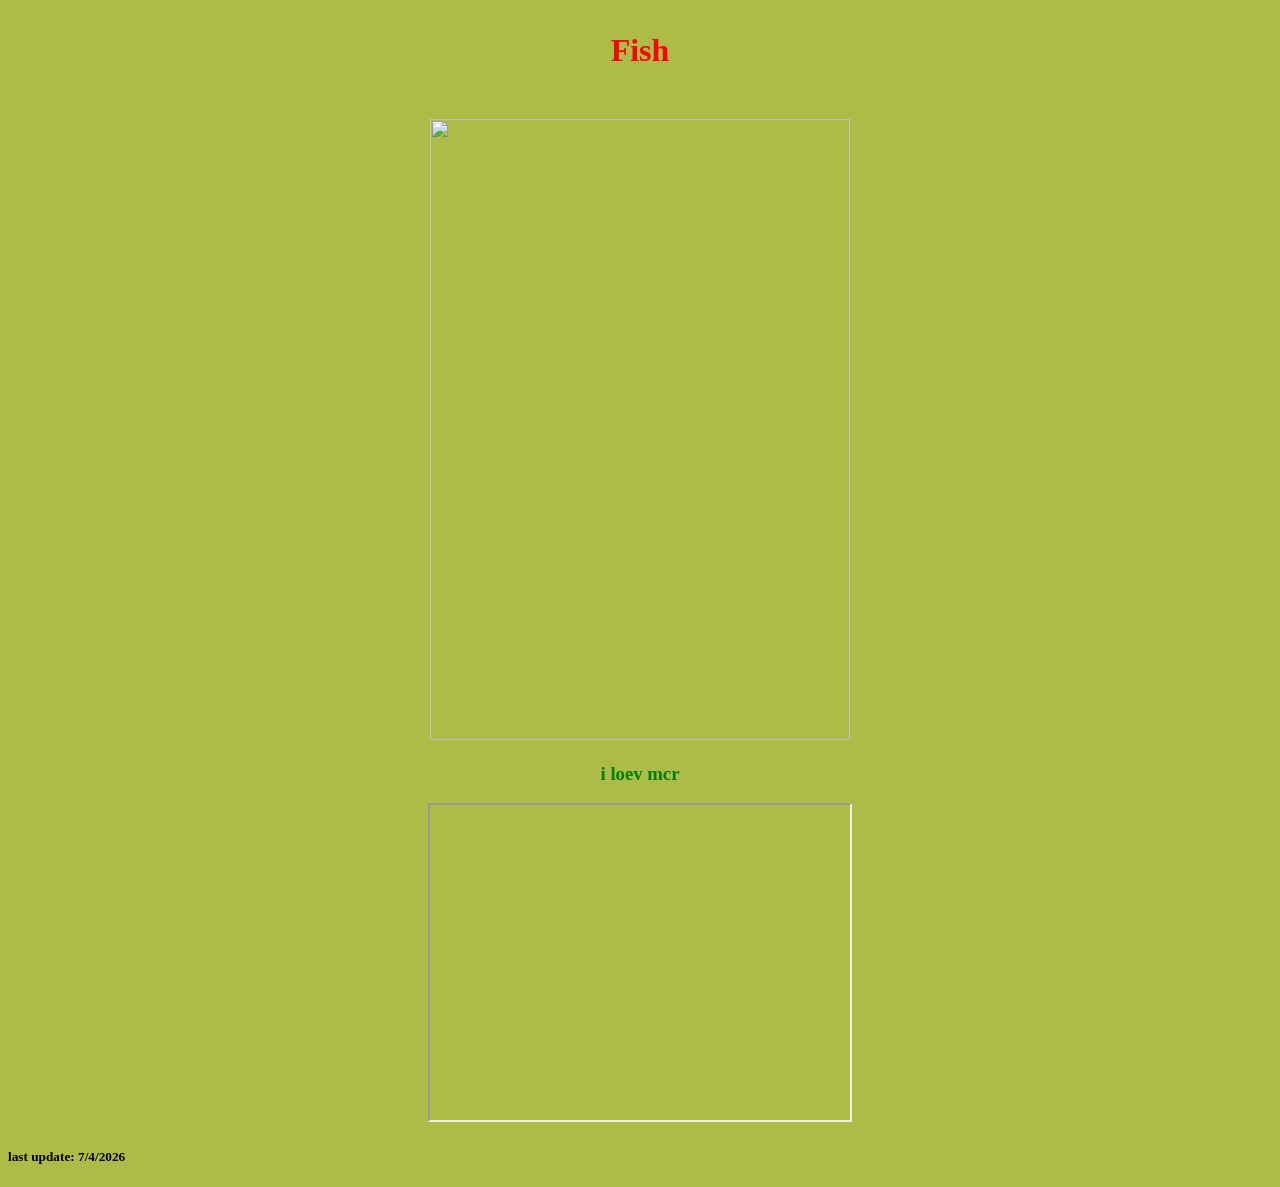
==== index.html @ 5034c044 "Add files via upload" ====
<!DOCTYPE html>
<html>
	<head>
		<title>fuck these six fish in particular</title>
	</head>
	<body bgcolor = #adbc47>
		<h1><p align=middle><font color = red>Fish</font></h1>

		<p align=middle>
		<br><img width="420" height="621" src="img/fuckfish.JPG">

	
		<br><h3><p align=middle><font color = green>i loev mcr</font></h3>
		<p align=middle>
		<iframe width="420" height="315"
		src="https://www.youtube.com/embed/pyi0ZfuIIvo">
		</iframe>


		<h5>last update: 7/4/2026</h5>
		<!-- [ <hr> ] add horizontal line -->

	</body>
</html>
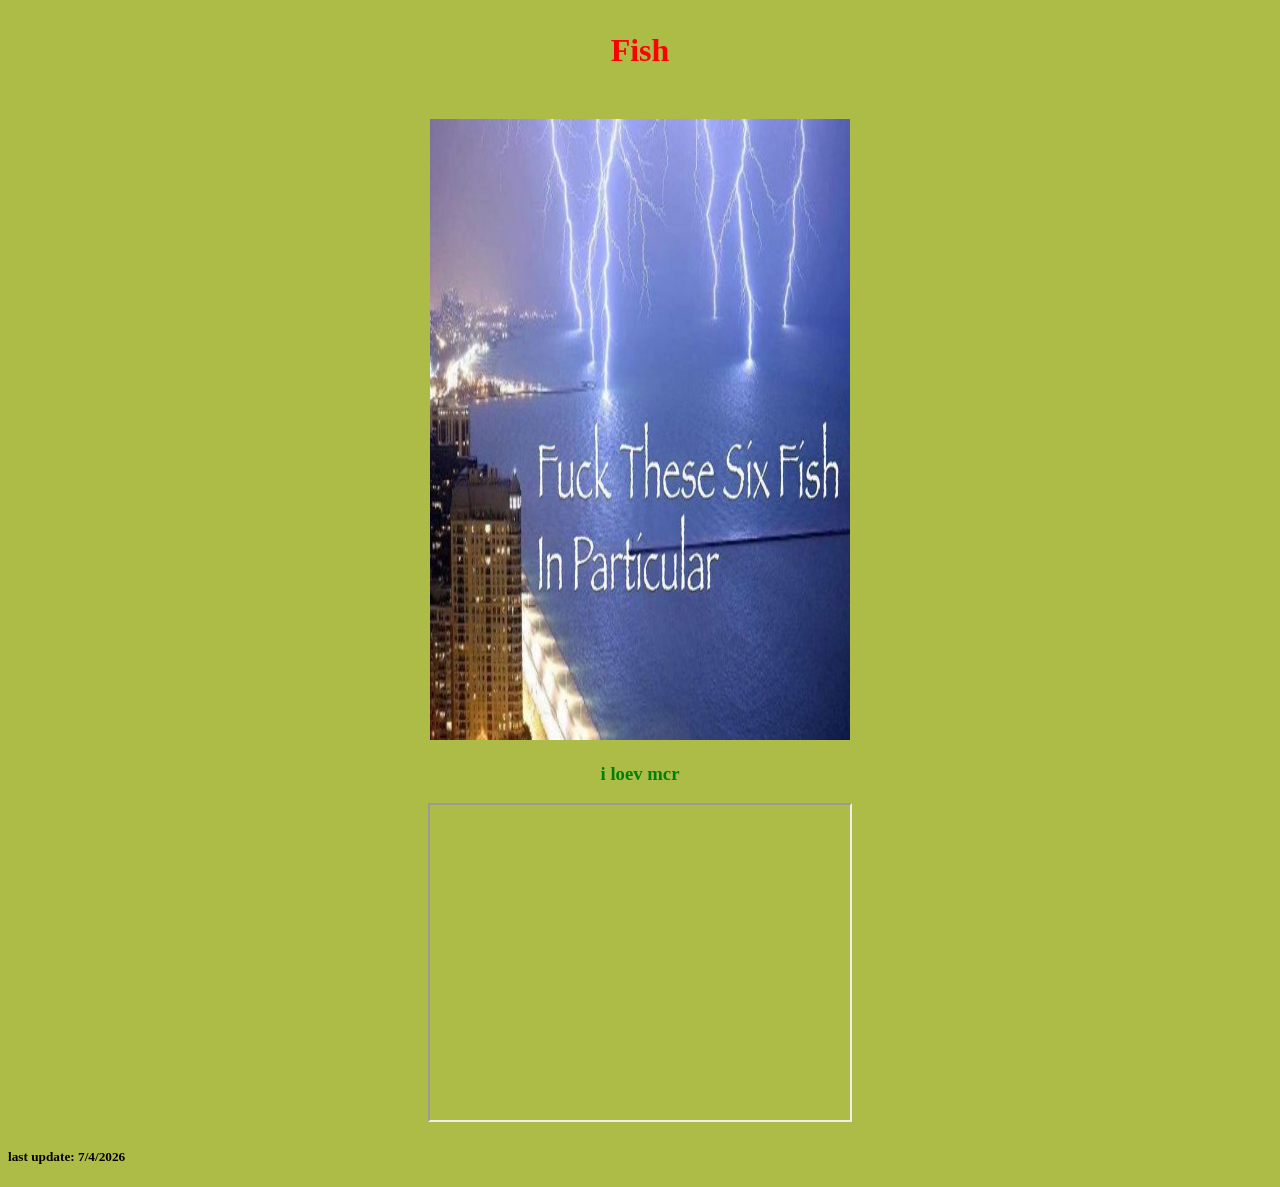
==== commit 8f176a06: "Update index.html" ====
--- a/index.html
+++ b/index.html
@@ -7,7 +7,7 @@
 		<h1><p align=middle><font color = red>Fish</font></h1>
 
 		<p align=middle>
-		<br><img width="420" height="621" src="img/fuckfish.JPG">
+		<br><img width="420" height="621" src="img/fuckfish.jpg">
 
 	
 		<br><h3><p align=middle><font color = green>i loev mcr</font></h3>
@@ -21,4 +21,4 @@
 		<!-- [ <hr> ] add horizontal line -->
 
 	</body>
-</html>+</html>
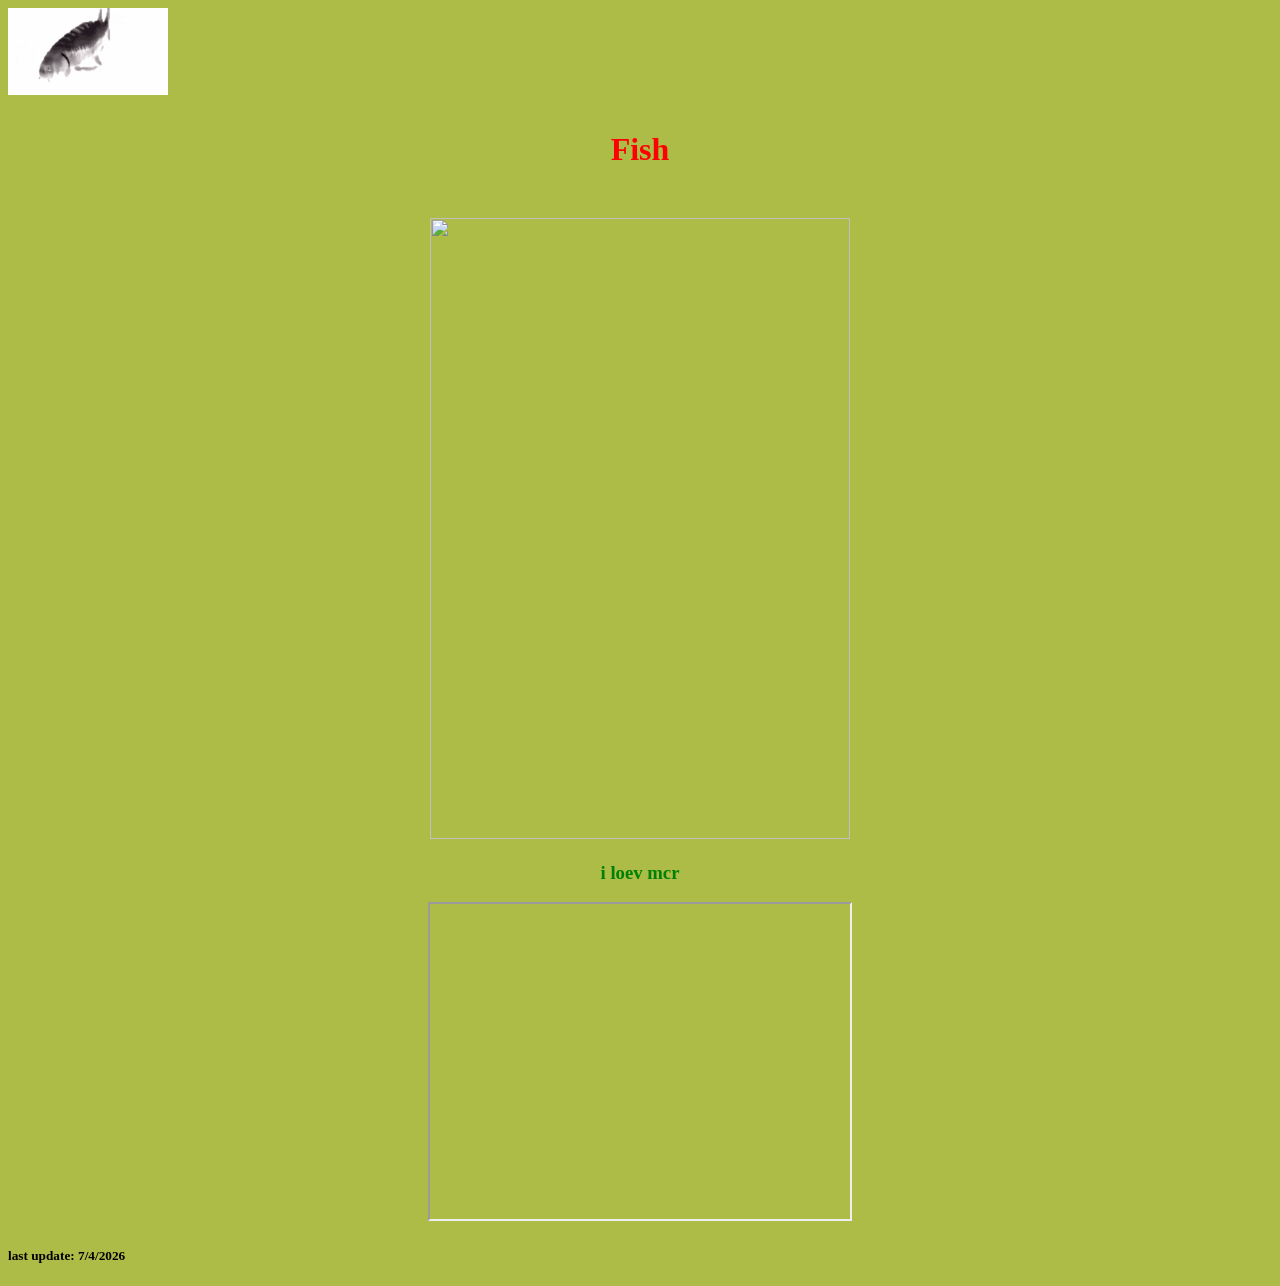
==== commit 5f24d87a: "Update index.html" ====
--- a/index.html
+++ b/index.html
@@ -4,10 +4,11 @@
 		<title>fuck these six fish in particular</title>
 	</head>
 	<body bgcolor = #adbc47>
+		<img width="160" height="87" src="img/spinning-fish.gif">
 		<h1><p align=middle><font color = red>Fish</font></h1>
 
 		<p align=middle>
-		<br><img width="420" height="621" src="img/fuckfish.jpg">
+		<br><img width="420" height="621" src="img/fuckfish.JPG">
 
 	
 		<br><h3><p align=middle><font color = green>i loev mcr</font></h3>
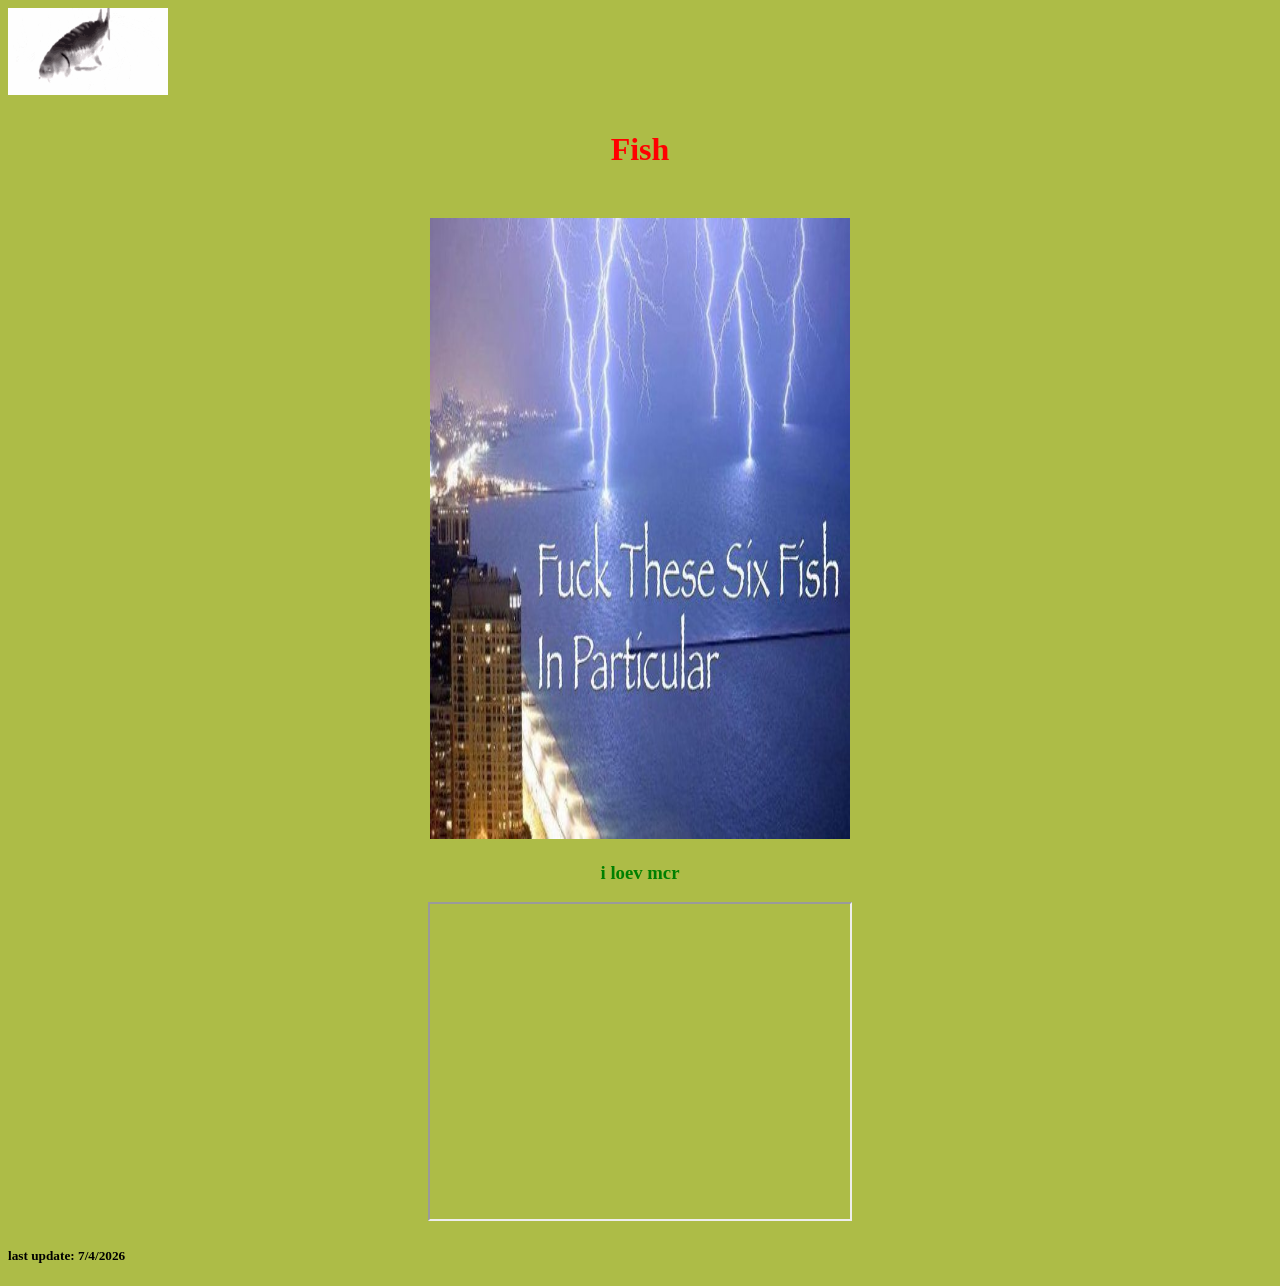
==== commit 10d926ab: "Update index.html" ====
--- a/index.html
+++ b/index.html
@@ -8,7 +8,7 @@
 		<h1><p align=middle><font color = red>Fish</font></h1>
 
 		<p align=middle>
-		<br><img width="420" height="621" src="img/fuckfish.JPG">
+		<br><img width="420" height="621" src="img/fuckfish.jpg">
 
 	
 		<br><h3><p align=middle><font color = green>i loev mcr</font></h3>
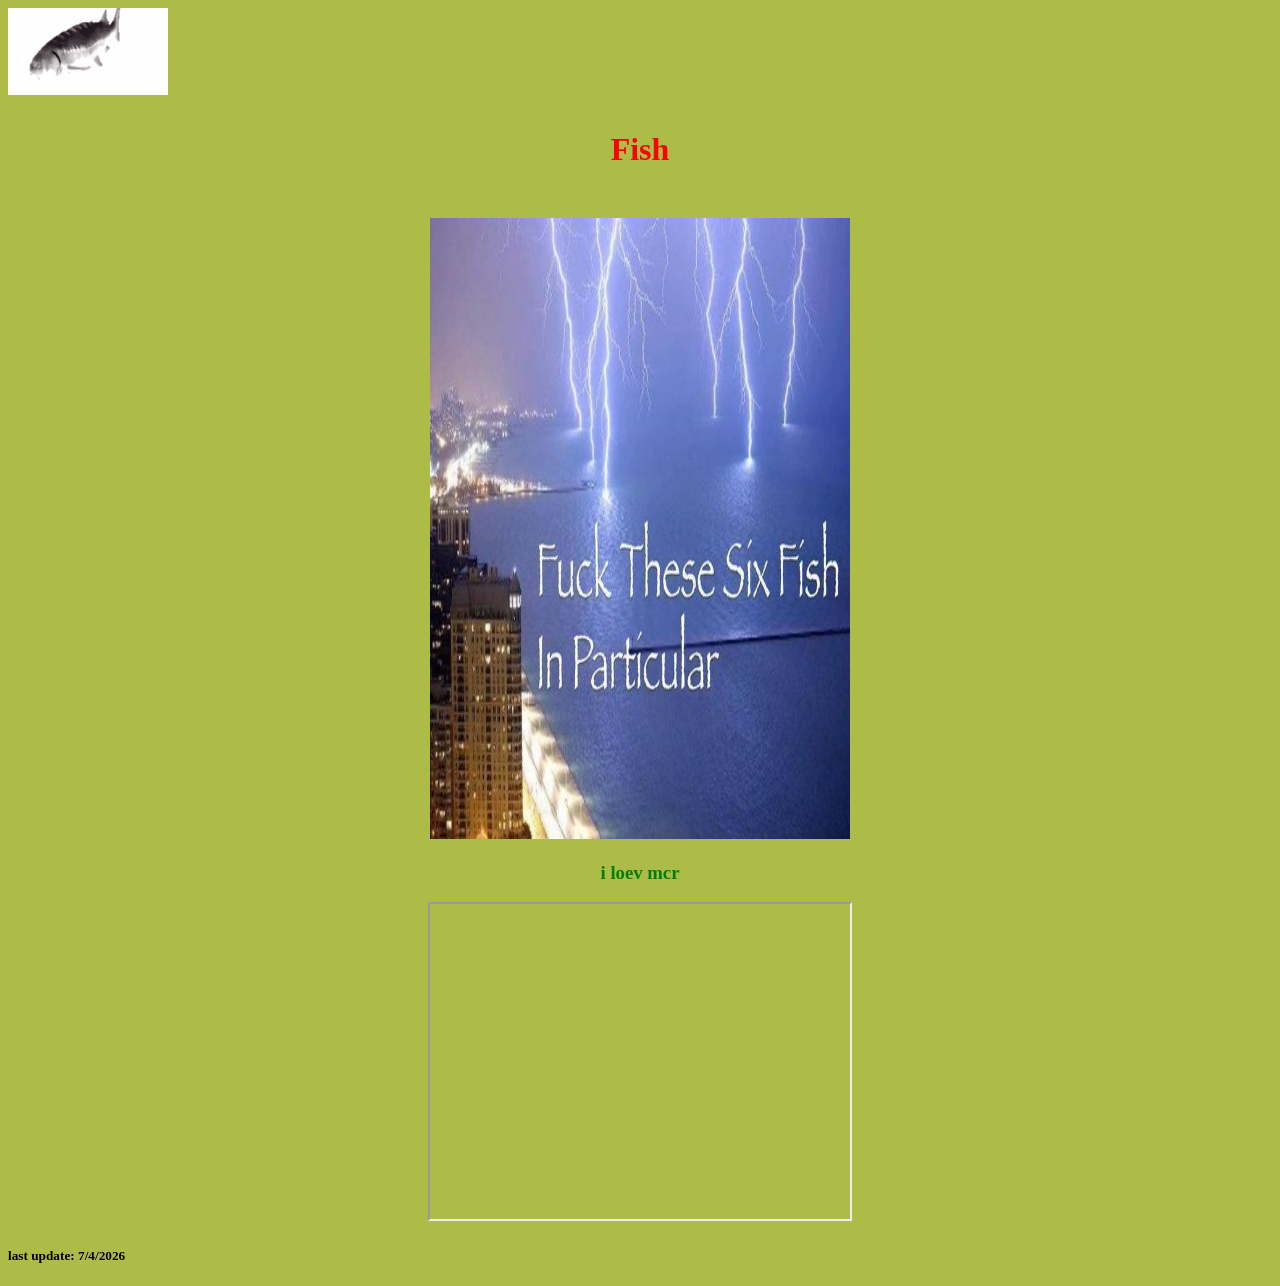
==== commit f629c32b: "Update index.html" ====
--- a/index.html
+++ b/index.html
@@ -19,7 +19,5 @@
 
 
 		<h5>last update: 7/4/2026</h5>
-		<!-- [ <hr> ] add horizontal line -->
-
 	</body>
 </html>
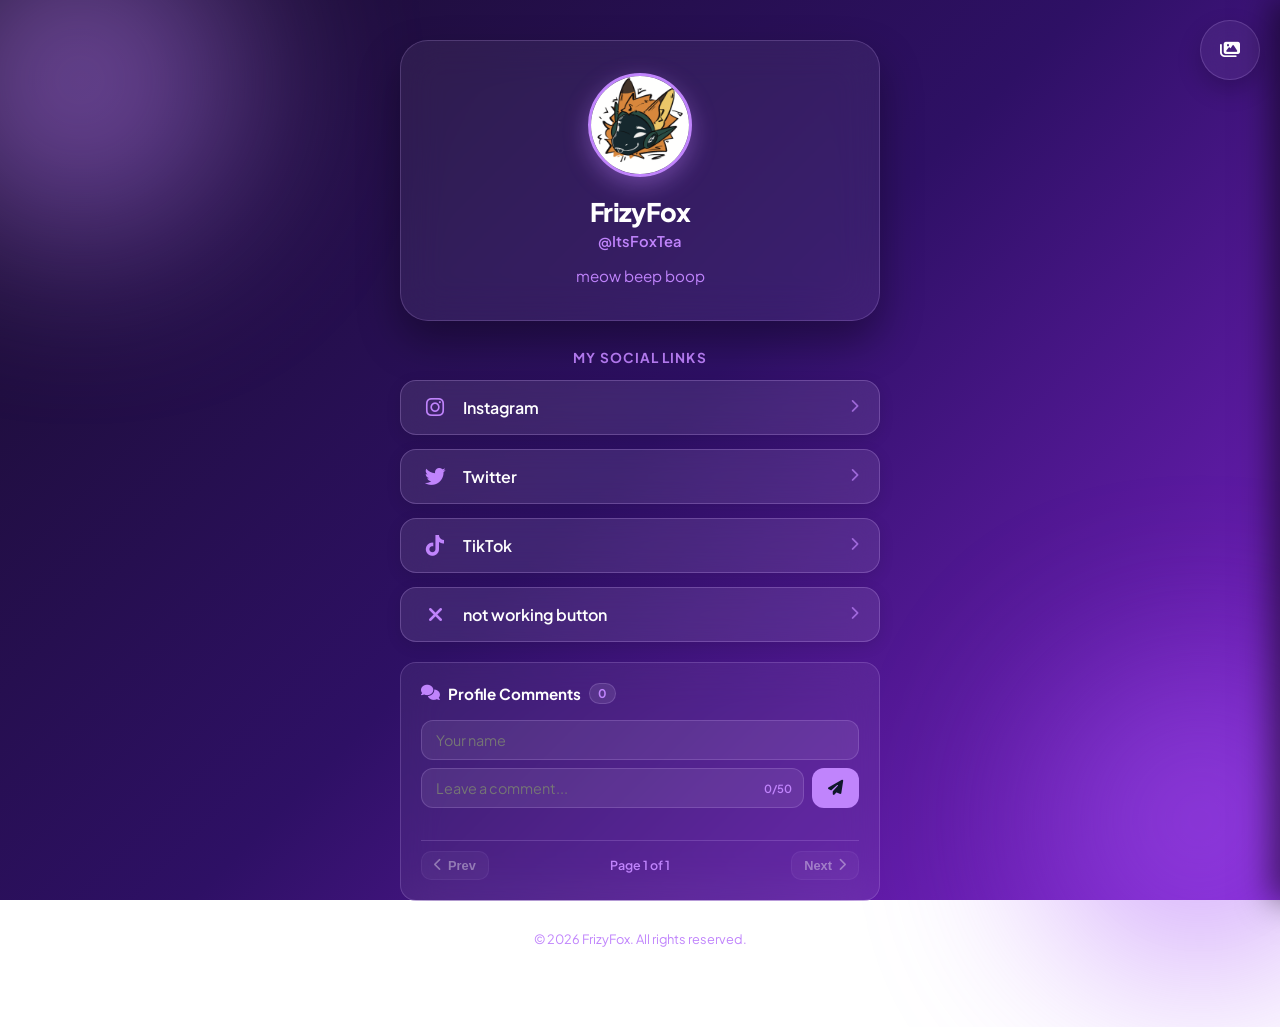
==== commit 8c283a89: "Add files via upload" ====
--- a/index.html
+++ b/index.html
@@ -1,23 +1,177 @@
 <!DOCTYPE html>
-<html>
-	<head>
-		<title>fuck these six fish in particular</title>
-	</head>
-	<body bgcolor = #adbc47>
-		<img width="160" height="87" src="img/spinning-fish.gif">
-		<h1><p align=middle><font color = red>Fish</font></h1>
+<html lang="en">
+<head>
+  <meta charset="UTF-8">
+  <meta name="viewport" content="width=device-width, initial-scale=1.0">
+  <title>FrizyFox</title>
+  
+  <!-- Font Awesome Icons -->
+  <link rel="stylesheet" href="https://cdnjs.cloudflare.com/ajax/libs/font-awesome/6.4.0/css/all.min.css">
+  
+  <!-- Google Fonts -->
+  <link rel="preconnect" href="https://fonts.googleapis.com">
+  <link rel="preconnect" href="https://fonts.gstatic.com">
+  <link href="https://fonts.googleapis.com/css2?family=Plus+Jakarta+Sans:wght@400;500;600;700;800&display=swap" rel="stylesheet">
+  
+  <!-- External Stylesheet -->
+  <link rel="stylesheet" href="styles.css">
+</head>
+<body data-theme="dark-glass">
 
-		<p align=middle>
-		<br><img width="420" height="621" src="img/fuckfish.jpg">
+  <!-- Floating Action Toolbar -->
+  <div class="toolbar">
+    <!-- Gallery Toggle Button -->
+    <button class="btn-icon" id="galleryToggleBtn" title="Toggle Gallery View">
+      <i class="fa-solid fa-images"></i>
+    </button>
+  </div>
 
-	
-		<br><h3><p align=middle><font color = green>i loev mcr</font></h3>
-		<p align=middle>
-		<iframe width="420" height="315"
-		src="https://www.youtube.com/embed/pyi0ZfuIIvo">
-		</iframe>
+  <!-- Main Card Container -->
+  <main class="container">
+    
+    <!-- Profile Header -->
+    <header class="profile-card">
+      <div class="avatar-container">
+        <img id="profileAvatar" src="images/FrizyFox.PNG" alt="Profile Picture" class="avatar">
+      </div>
 
+      <h1 class="profile-name" id="profileName">FrizyFox</h1>
+      <p class="profile-handle" id="profileHandle">@ItsFoxTea</p>
+      
+      <p class="profile-bio" id="profileBio"></p>
+    </header>
 
-		<h5>last update: 7/4/2026</h5>
-	</body>
-</html>
+    <!-- Hidden Image Gallery Section -->
+    <section class="gallery-card" id="galleryCard" style="display: none;">
+      <div class="gallery-header">
+        <i class="fa-solid fa-camera"></i>
+        <span>My sona art :3</span>
+      </div>
+      <div class="gallery-grid" id="galleryGrid">
+        <!-- Add your images here -->
+        <div class="gallery-item">
+          <img src="image/gallery/one.jpeg" alt="Image Unavailable">
+        </div>
+        <div class="gallery-item">
+          <img src="image/gallery/two.jpg" alt="Image Unavailable">
+        </div>
+        <div class="gallery-item">
+          <img src="image/gallery/three.png" alt="Image Unavailable">
+        </div>
+        <div class="gallery-item">
+          <img src="image/gallery/four.jpg" alt="Image Unavailable">
+        </div>
+        <div class="gallery-item">
+          <img src="image/gallery/five.png" alt="Image Unavailable">
+        </div>
+        <div class="gallery-item">
+          <img src="" alt="More images coming soon!">
+        </div>
+      </div>
+    </section>
+
+    <!-- Section Heading Above Links -->
+    <div class="section-heading" id="sectionHeading">My Social Links</div>
+
+    <!-- Social Links Stack -->
+    <section class="links-section" id="linksList">
+      <!-- Links injected dynamically via JS -->
+    </section>
+
+    <!-- Profile Comments / Chatbox (Steam Style) -->
+    <section class="comments-card" id="commentsCard">
+      <div class="comments-header">
+        <div class="comments-title">
+          <i class="fa-solid fa-comments"></i>
+          <span>Profile Comments</span>
+          <span class="comment-count" id="commentCount">0</span>
+        </div>
+      </div>
+
+      <!-- Comment Form -->
+      <form id="commentForm" class="comment-form">
+          <input type="text" id="commentAuthor" class="form-input" placeholder="Your name">
+        </div>
+        <div class="comment-input-row">
+          <div class="input-with-counter flex-grow">
+            <input type="text" id="commentText" class="form-input" placeholder="Leave a comment..." required maxlength="50">
+            <span class="char-count" id="textCounter">0/50</span>
+          </div>
+          <button type="submit" class="btn-comment-submit" title="Post Comment">
+            <i class="fa-solid fa-paper-plane"></i>
+          </button>
+        </div>
+      </form>
+
+      <!-- Comments List -->
+      <div class="comments-list" id="commentsList">
+        <!-- Comments loaded via JavaScript -->
+      </div>
+
+      <!-- Pagination Controls -->
+      <div class="pagination-container" id="paginationControls">
+        <button type="button" class="btn-pagination" id="prevPageBtn" disabled>
+          <i class="fa-solid fa-chevron-left"></i> Prev
+        </button>
+        <span class="page-indicator" id="pageIndicator">Page 1 of 1</span>
+        <button type="button" class="btn-pagination" id="nextPageBtn" disabled>
+          Next <i class="fa-solid fa-chevron-right"></i>
+        </button>
+      </div>
+    </section>
+
+    <!-- Footer -->
+    <footer class="profile-footer">
+      <p>© <span id="year"></span> <span id="footerName">FrizyFox</span>. All rights reserved.</p>
+    </footer>
+
+  </main>
+
+  <!-- Live Customizer Drawer Modal -->
+  <div class="drawer-overlay" id="drawerOverlay"></div>
+  <aside class="drawer" id="customizerDrawer">
+    <div class="drawer-header">
+      <h3><i class="fa-solid fa-pen-to-square"></i> Customize Profile</h3>
+      <button class="close-btn" id="closeDrawerBtn"><i class="fa-solid fa-xmark"></i></button>
+    </div>
+  </aside>
+
+  <!-- Toast Notification Container -->
+  <div class="toast" id="toast">Link copied to clipboard!</div>
+
+  <!-- Firebase App & Firestore SDKs (v10 modular loaded via type="module") -->
+  <script type="module">
+    import { initializeApp } from "https://www.gstatic.com/firebasejs/10.8.0/firebase-app.js";
+    import { 
+      getFirestore, 
+      collection, 
+      addDoc, 
+      query, 
+      orderBy, 
+      onSnapshot, 
+      serverTimestamp 
+    } from "https://www.gstatic.com/firebasejs/10.8.0/firebase-firestore.js";
+
+    const firebaseConfig = {
+      apiKey: "AIzaSyD4ruS-Alvgv-6JIGwx1wLJCXSQRi68FzM",
+      authDomain: "my-website-yippe.firebaseapp.com",
+      projectId: "my-website-yippe",
+      storageBucket: "my-website-yippe.firebasestorage.app",
+      messagingSenderId: "152472063406",
+      appId: "1:152472063406:web:a02f95f33f3ce525424c3f",
+      measurementId: "G-JCYM7557B8"
+    };
+
+    // Initialize Firebase & Firestore
+    const app = initializeApp(firebaseConfig);
+    const db = getFirestore(app);
+
+    // Make Firestore functions accessible to script.js
+    window.db = db;
+    window.firebaseFS = { collection, addDoc, query, orderBy, onSnapshot, serverTimestamp };
+  </script>
+
+  <!-- External Script File -->
+  <script src="script.js"></script>
+</body>
+</html>
--- a/styles.css
+++ b/styles.css
@@ -0,0 +1,706 @@
+/* ==========================================================================
+   CSS Variables & Themes
+   ========================================================================== */
+:root {
+  --font-family: 'Plus Jakarta Sans', -apple-system, BlinkMacSystemFont, sans-serif;
+  --bg-gradient: linear-gradient(135deg, #0f172a 0%, #1e1b4b 50%, #0284c7 100%);
+  --card-bg: rgba(255, 255, 255, 0.07);
+  --card-border: rgba(255, 255, 255, 0.15);
+  --link-bg: rgba(255, 255, 255, 0.1);
+  --link-hover-bg: rgba(255, 255, 255, 0.22);
+  --link-border: rgba(255, 255, 255, 0.18);
+  --text-main: #ffffff;
+  --text-muted: #94a3b8;
+  --accent: #38bdf8;
+  --accent-glow: rgba(56, 189, 248, 0.35);
+  --shadow: 0 20px 40px rgba(0, 0, 0, 0.35);
+  --radius-card: 28px;
+  --radius-btn: 16px;
+  --drawer-bg: rgba(15, 23, 42, 0.95);
+  --input-bg: rgba(255, 255, 255, 0.08);
+}
+
+/* Midnight Purple Theme */
+[data-theme="midnight-purple"] {
+  --bg-gradient: linear-gradient(135deg, #180d2b 0%, #2e1065 50%, #7e22ce 100%);
+  --card-bg: rgba(255, 255, 255, 0.06);
+  --card-border: rgba(216, 180, 254, 0.2);
+  --link-bg: rgba(255, 255, 255, 0.09);
+  --link-hover-bg: rgba(233, 213, 255, 0.25);
+  --link-border: rgba(216, 180, 254, 0.25);
+  --text-main: #ffffff;
+  --text-muted: #c084fc;
+  --accent: #c084fc;
+  --accent-glow: rgba(192, 132, 252, 0.4);
+  --drawer-bg: rgba(24, 13, 43, 0.96);
+}
+
+/* Sunset Glow Theme */
+[data-theme="sunset-glow"] {
+  --bg-gradient: linear-gradient(135deg, #2a0813 0%, #7c2d12 50%, #c2410c 100%);
+  --card-bg: rgba(255, 255, 255, 0.08);
+  --card-border: rgba(253, 186, 116, 0.25);
+  --link-bg: rgba(255, 255, 255, 0.12);
+  --link-hover-bg: rgba(253, 186, 116, 0.3);
+  --link-border: rgba(253, 186, 116, 0.25);
+  --text-main: #ffffff;
+  --text-muted: #fdba74;
+  --accent: #fb923c;
+  --accent-glow: rgba(251, 146, 60, 0.4);
+  --drawer-bg: rgba(42, 8, 19, 0.96);
+}
+
+/* Cyberpunk Theme */
+[data-theme="cyberpunk"] {
+  --bg-gradient: linear-gradient(135deg, #09090b 0%, #111827 50%, #064e3b 100%);
+  --card-bg: rgba(6, 182, 212, 0.05);
+  --card-border: rgba(6, 182, 212, 0.4);
+  --link-bg: rgba(15, 23, 42, 0.7);
+  --link-hover-bg: rgba(6, 182, 212, 0.25);
+  --link-border: rgba(6, 182, 212, 0.5);
+  --text-main: #f4f4f5;
+  --text-muted: #22d3ee;
+  --accent: #22d3ee;
+  --accent-glow: rgba(34, 211, 238, 0.5);
+  --drawer-bg: rgba(9, 9, 11, 0.97);
+}
+
+/* Minimal Light Theme */
+[data-theme="minimal-light"] {
+  --bg-gradient: linear-gradient(135deg, #f8fafc 0%, #e2e8f0 100%);
+  --card-bg: rgba(255, 255, 255, 0.75);
+  --card-border: rgba(203, 213, 225, 0.8);
+  --link-bg: rgba(255, 255, 255, 0.9);
+  --link-hover-bg: #ffffff;
+  --link-border: rgba(203, 213, 225, 0.8);
+  --text-main: #0f172a;
+  --text-muted: #64748b;
+  --accent: #0284c7;
+  --accent-glow: rgba(2, 132, 199, 0.2);
+  --shadow: 0 20px 40px rgba(0, 0, 0, 0.08);
+  --drawer-bg: rgba(255, 255, 255, 0.97);
+  --input-bg: rgba(0, 0, 0, 0.04);
+}
+
+/* Reset & Base Styles */
+* {
+  box-sizing: border-box;
+  margin: 0;
+  padding: 0;
+  transition: background-color 0.3s ease, border-color 0.3s ease, color 0.3s ease, transform 0.2s cubic-bezier(0.34, 1.56, 0.64, 1);
+}
+
+body {
+  font-family: var(--font-family);
+  background: var(--bg-gradient);
+  background-attachment: fixed;
+  color: var(--text-main);
+  min-height: 100vh;
+  display: flex;
+  justify-content: center;
+  align-items: flex-start;
+  padding: 40px 16px 80px;
+  overflow-x: hidden;
+  position: relative;
+}
+
+/* Ambient Background Blobs */
+body::before,
+body::after {
+  content: '';
+  position: fixed;
+  width: 320px;
+  height: 320px;
+  border-radius: 50%;
+  filter: blur(90px);
+  z-index: -1;
+  pointer-events: none;
+  opacity: 0.5;
+}
+body::before {
+  top: -80px;
+  left: -80px;
+  background: var(--accent);
+}
+body::after {
+  bottom: -80px;
+  right: -80px;
+  background: #a855f7;
+}
+
+/* Floating Action Toolbar */
+.toolbar {
+  position: fixed;
+  top: 20px;
+  right: 20px;
+  display: flex;
+  gap: 10px;
+  z-index: 100;
+  background: var(--card-bg);
+  backdrop-filter: blur(16px);
+  -webkit-backdrop-filter: blur(16px);
+  padding: 8px;
+  border-radius: 40px;
+  border: 1px solid var(--card-border);
+  box-shadow: 0 10px 25px rgba(0,0,0,0.2);
+}
+
+.btn-icon {
+  width: 42px;
+  height: 42px;
+  border-radius: 50%;
+  border: none;
+  background: transparent;
+  color: var(--text-main);
+  font-size: 1.1rem;
+  cursor: pointer;
+  display: flex;
+  align-items: center;
+  justify-content: center;
+}
+
+.btn-icon:hover {
+  background: var(--link-hover-bg);
+  transform: scale(1.08);
+}
+
+/* Main Container */
+.container {
+  width: 100%;
+  max-width: 480px;
+  display: flex;
+  flex-direction: column;
+  gap: 20px;
+  animation: fadeIn 0.8s ease-out;
+}
+
+@keyframes fadeIn {
+  from { opacity: 0; transform: translateY(20px); }
+  to { opacity: 1; transform: translateY(0); }
+}
+
+/* Profile Header Card */
+.profile-card {
+  background: var(--card-bg);
+  border: 1px solid var(--card-border);
+  backdrop-filter: blur(20px);
+  -webkit-backdrop-filter: blur(20px);
+  border-radius: var(--radius-card);
+  padding: 32px 24px;
+  text-align: center;
+  box-shadow: var(--shadow);
+  position: relative;
+}
+
+.avatar-container {
+  position: relative;
+  width: 104px;
+  height: 104px;
+  margin: 0 auto 18px;
+}
+
+.avatar {
+  width: 100%;
+  height: 100%;
+  border-radius: 50%;
+  object-fit: cover;
+  border: 3px solid var(--accent);
+  box-shadow: 0 8px 24px var(--accent-glow);
+}
+
+.profile-name {
+  font-size: 1.6rem;
+  font-weight: 800;
+  letter-spacing: -0.02em;
+  margin-bottom: 4px;
+}
+
+.profile-handle {
+  font-size: 0.92rem;
+  color: var(--accent);
+  font-weight: 600;
+  margin-bottom: 14px;
+}
+
+.profile-bio {
+  font-size: 0.95rem;
+  color: var(--text-muted);
+  line-height: 1.55;
+}
+
+/* Links Stack */
+.links-section {
+  display: flex;
+  flex-direction: column;
+  gap: 14px;
+}
+
+.link-card {
+  display: flex;
+  align-items: center;
+  justify-content: space-between;
+  padding: 16px 20px;
+  background: var(--link-bg);
+  border: 1px solid var(--link-border);
+  backdrop-filter: blur(16px);
+  -webkit-backdrop-filter: blur(16px);
+  border-radius: var(--radius-btn);
+  color: var(--text-main);
+  text-decoration: none;
+  font-weight: 600;
+  font-size: 1rem;
+  position: relative;
+  overflow: hidden;
+  box-shadow: 0 4px 15px rgba(0,0,0,0.1);
+  cursor: pointer;
+}
+
+.link-card:hover {
+  background: var(--link-hover-bg);
+  border-color: var(--accent);
+  transform: translateY(-2px) scale(1.01);
+  box-shadow: 0 8px 25px var(--accent-glow);
+}
+
+.link-left {
+  display: flex;
+  align-items: center;
+  gap: 14px;
+}
+
+.link-icon {
+  font-size: 1.3rem;
+  width: 28px;
+  text-align: center;
+  color: var(--accent);
+}
+
+.link-card:hover .link-icon {
+  transform: scale(1.15);
+}
+
+.link-arrow {
+  font-size: 0.85rem;
+  color: var(--text-muted);
+  opacity: 0.7;
+}
+
+.link-card:hover .link-arrow {
+  opacity: 1;
+  color: var(--accent);
+  transform: translateX(4px);
+}
+
+/* Profile Comments / Chatbox (Steam Style) */
+.comments-card {
+  background: var(--card-bg);
+  border: 1px solid var(--card-border);
+  backdrop-filter: blur(20px);
+  -webkit-backdrop-filter: blur(20px);
+  border-radius: var(--radius-btn);
+  padding: 20px;
+  display: flex;
+  flex-direction: column;
+  gap: 16px;
+}
+
+.comments-header {
+  display: flex;
+  align-items: center;
+  justify-content: space-between;
+}
+
+.comments-title {
+  font-size: 0.95rem;
+  font-weight: 700;
+  display: flex;
+  align-items: center;
+  gap: 8px;
+  color: var(--text-main);
+}
+
+.comments-title i {
+  color: var(--accent);
+}
+
+.comment-count {
+  background: var(--link-bg);
+  border: 1px solid var(--card-border);
+  font-size: 0.75rem;
+  padding: 2px 8px;
+  border-radius: 12px;
+  color: var(--accent);
+}
+
+.comment-form {
+  display: flex;
+  flex-direction: column;
+  gap: 8px;
+}
+
+.comment-input-row {
+  display: flex;
+  gap: 8px;
+}
+
+.btn-comment-submit {
+  padding: 0 16px;
+  background: var(--accent);
+  color: #0f172a;
+  border: none;
+  border-radius: 12px;
+  cursor: pointer;
+  font-size: 0.95rem;
+  display: flex;
+  align-items: center;
+  justify-content: center;
+  transition: transform 0.2s ease, opacity 0.2s ease;
+}
+
+.btn-comment-submit:hover {
+  transform: scale(1.05);
+}
+
+.comments-list {
+  display: flex;
+  flex-direction: column;
+  gap: 10px;
+  max-height: none;
+  overflow-y: visible;
+}
+
+.comment-item {
+  background: var(--input-bg);
+  border: 1px solid var(--card-border);
+  border-radius: 12px;
+  padding: 10px 14px;
+  display: flex;
+  flex-direction: column;
+  gap: 4px;
+}
+
+.comment-header {
+  display: flex;
+  justify-content: space-between;
+  align-items: center;
+}
+
+.comment-author-info {
+  display: flex;
+  align-items: center;
+  gap: 8px;
+}
+
+.comment-avatar {
+  width: 22px;
+  height: 22px;
+  border-radius: 50%;
+  background: var(--accent);
+  color: #0f172a;
+  display: flex;
+  align-items: center;
+  justify-content: center;
+  font-size: 0.65rem;
+  font-weight: 800;
+}
+
+.comment-author-name {
+  font-size: 0.85rem;
+  font-weight: 700;
+  color: var(--accent);
+}
+
+.comment-time {
+  font-size: 0.7rem;
+  color: var(--text-muted);
+}
+
+.comment-body {
+  font-size: 0.88rem;
+  color: var(--text-main);
+  line-height: 1.4;
+  word-break: break-word;
+}
+
+.no-comments {
+  text-align: center;
+  font-size: 0.85rem;
+  color: var(--text-muted);
+  padding: 12px 0;
+}
+
+/* Footer */
+.profile-footer {
+  text-align: center;
+  font-size: 0.8rem;
+  color: var(--text-muted);
+  padding-top: 10px;
+}
+
+/* Customizer Drawer / Modal */
+.drawer-overlay {
+  position: fixed;
+  inset: 0;
+  background: rgba(0, 0, 0, 0.6);
+  backdrop-filter: blur(4px);
+  z-index: 200;
+  opacity: 0;
+  pointer-events: none;
+  transition: opacity 0.3s ease;
+}
+
+.drawer-overlay.active {
+  opacity: 1;
+  pointer-events: auto;
+}
+
+.drawer {
+  position: fixed;
+  top: 0;
+  right: 0;
+  width: 100%;
+  max-width: 420px;
+  height: 100vh;
+  background: var(--drawer-bg);
+  border-left: 1px solid var(--card-border);
+  backdrop-filter: blur(24px);
+  -webkit-backdrop-filter: blur(24px);
+  z-index: 201;
+  transform: translateX(100%);
+  transition: transform 0.35s cubic-bezier(0.16, 1, 0.3, 1);
+  display: flex;
+  flex-direction: column;
+  box-shadow: -10px 0 30px rgba(0,0,0,0.5);
+}
+
+.drawer.active {
+  transform: translateX(0);
+}
+
+.drawer-header {
+  padding: 20px 24px;
+  border-bottom: 1px solid var(--card-border);
+  display: flex;
+  align-items: center;
+  justify-content: space-between;
+}
+
+.drawer-header h3 {
+  font-size: 1.1rem;
+  font-weight: 700;
+  display: flex;
+  align-items: center;
+  gap: 10px;
+}
+
+.close-btn {
+  background: transparent;
+  border: none;
+  color: var(--text-muted);
+  font-size: 1.2rem;
+  cursor: pointer;
+}
+
+.close-btn:hover {
+  color: var(--text-main);
+}
+
+.form-input {
+  width: 100%;
+  padding: 10px 14px;
+  border-radius: 12px;
+  background: var(--input-bg);
+  border: 1px solid var(--card-border);
+  color: var(--text-main);
+  font-family: inherit;
+  font-size: 0.9rem;
+  outline: none;
+}
+
+.form-input:focus {
+  border-color: var(--accent);
+  box-shadow: 0 0 10px var(--accent-glow);
+}
+
+/* Toast Message */
+.toast {
+  position: fixed;
+  bottom: 24px;
+  left: 50%;
+  transform: translateX(-50%) translateY(100px);
+  background: var(--drawer-bg);
+  border: 1px solid var(--accent);
+  color: var(--text-main);
+  padding: 12px 24px;
+  border-radius: 30px;
+  font-size: 0.9rem;
+  font-weight: 600;
+  box-shadow: 0 10px 30px rgba(0,0,0,0.4);
+  z-index: 300;
+  opacity: 0;
+  transition: all 0.3s cubic-bezier(0.16, 1, 0.3, 1);
+  pointer-events: none;
+}
+
+.toast.active {
+  transform: translateX(-50%) translateY(0);
+  opacity: 1;
+}
+
+/* Gallery Section Styles */
+.gallery-card {
+  background: var(--card-bg);
+  border: 1px solid var(--card-border);
+  backdrop-filter: blur(20px);
+  -webkit-backdrop-filter: blur(20px);
+  border-radius: var(--radius-card);
+  padding: 24px;
+  display: flex;
+  flex-direction: column;
+  gap: 16px;
+  animation: fadeIn 0.4s ease-out;
+}
+
+.gallery-header {
+  font-size: 1rem;
+  font-weight: 700;
+  color: var(--text-main);
+  display: flex;
+  align-items: center;
+  gap: 8px;
+}
+
+.gallery-header i {
+  color: var(--accent);
+}
+
+.gallery-grid {
+  display: grid;
+  grid-template-columns: repeat(auto-fill, minmax(110px, 1fr));
+  gap: 12px;
+}
+
+.gallery-item {
+  aspect-ratio: 1 / 1;
+  border-radius: 16px;
+  overflow: hidden;
+  border: 1px solid var(--card-border);
+  cursor: pointer;
+}
+
+.gallery-item img {
+  width: 100%;
+  height: 100%;
+  object-fit: cover;
+  transition: transform 0.3s ease;
+}
+
+.gallery-item:hover img {
+  transform: scale(1.08);
+}
+
+/* Section Heading Above Links */
+.section-heading {
+  font-size: 0.85rem;
+  font-weight: 700;
+  text-transform: uppercase;
+  letter-spacing: 0.08em;
+  color: var(--accent);
+  text-align: center;
+  margin-top: 8px;
+  margin-bottom: -6px;
+  opacity: 0.9;
+}
+
+/* Character Counter Styles */
+.input-with-counter {
+  position: relative;
+  width: 100%;
+}
+
+.input-with-counter.flex-grow {
+  flex-grow: 1;
+}
+
+.input-with-counter .form-input {
+  padding-right: 48px;
+}
+
+.char-count {
+  position: absolute;
+  right: 12px;
+  top: 50%;
+  transform: translateY(-50%);
+  font-size: 0.7rem;
+  color: var(--text-muted);
+  pointer-events: none;
+  font-weight: 600;
+  transition: color 0.2s ease;
+}
+
+.char-count.limit-reached {
+  color: #ef4444;
+}
+
+/* Pagination Controls */
+.pagination-container {
+  display: flex;
+  align-items: center;
+  justify-content: space-between;
+  padding-top: 10px;
+  border-top: 1px solid var(--card-border);
+}
+
+.btn-pagination {
+  background: var(--link-bg);
+  border: 1px solid var(--card-border);
+  color: var(--text-main);
+  padding: 6px 12px;
+  border-radius: 10px;
+  font-size: 0.8rem;
+  font-weight: 600;
+  cursor: pointer;
+  display: flex;
+  align-items: center;
+  gap: 6px;
+  transition: all 0.2s ease;
+}
+
+.btn-pagination:hover:not(:disabled) {
+  background: var(--accent);
+  color: #0f172a;
+  border-color: var(--accent);
+}
+
+.btn-pagination:disabled {
+  opacity: 0.4;
+  cursor: not-allowed;
+}
+
+.page-indicator {
+  font-size: 0.78rem;
+  color: var(--text-muted);
+  font-weight: 600;
+}
+
+/* Custom Scrollbar */
+::-webkit-scrollbar {
+  width: 6px;
+}
+::-webkit-scrollbar-track {
+  background: transparent;
+}
+::-webkit-scrollbar-thumb {
+  background: var(--card-border);
+  border-radius: 10px;
+}
+
+/* Responsive adjustments */
+@media (max-width: 480px) {
+  body {
+    padding: 20px 12px 60px;
+  }
+  .drawer {
+    width: 100%;
+  }
+}
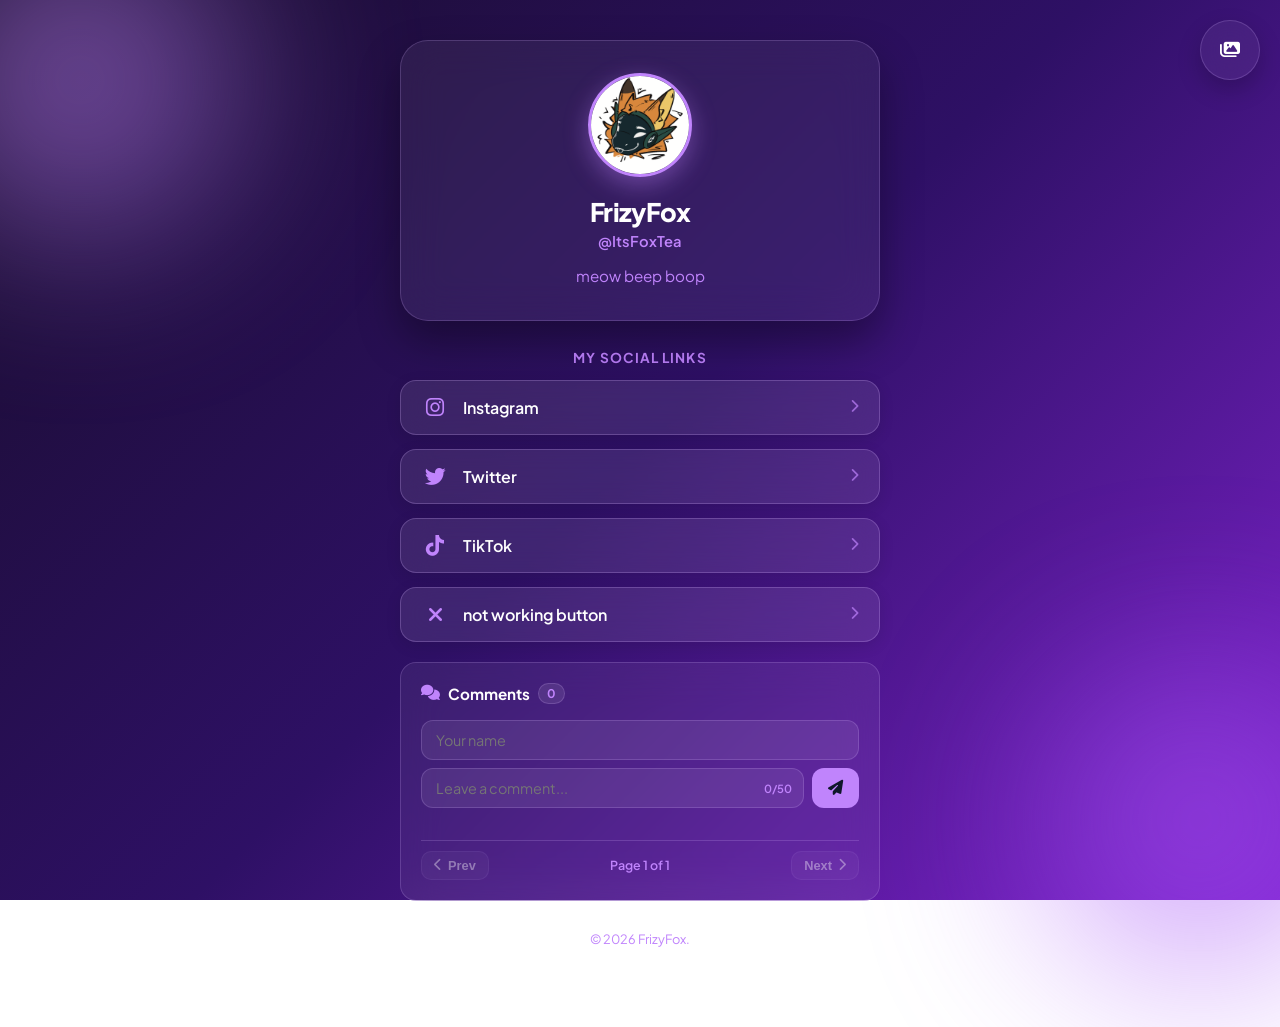
==== commit a3d23e30: "Update index.html" ====
--- a/index.html
+++ b/index.html
@@ -83,7 +83,7 @@
       <div class="comments-header">
         <div class="comments-title">
           <i class="fa-solid fa-comments"></i>
-          <span>Profile Comments</span>
+          <span>Comments</span>
           <span class="comment-count" id="commentCount">0</span>
         </div>
       </div>
@@ -122,22 +122,9 @@
 
     <!-- Footer -->
     <footer class="profile-footer">
-      <p>© <span id="year"></span> <span id="footerName">FrizyFox</span>. All rights reserved.</p>
+      <p>© <span id="year"></span> <span id="footerName">FrizyFox</span>.</p>
     </footer>
-
   </main>
-
-  <!-- Live Customizer Drawer Modal -->
-  <div class="drawer-overlay" id="drawerOverlay"></div>
-  <aside class="drawer" id="customizerDrawer">
-    <div class="drawer-header">
-      <h3><i class="fa-solid fa-pen-to-square"></i> Customize Profile</h3>
-      <button class="close-btn" id="closeDrawerBtn"><i class="fa-solid fa-xmark"></i></button>
-    </div>
-  </aside>
-
-  <!-- Toast Notification Container -->
-  <div class="toast" id="toast">Link copied to clipboard!</div>
 
   <!-- Firebase App & Firestore SDKs (v10 modular loaded via type="module") -->
   <script type="module">
@@ -174,4 +161,4 @@
   <!-- External Script File -->
   <script src="script.js"></script>
 </body>
-</html>+</html>
